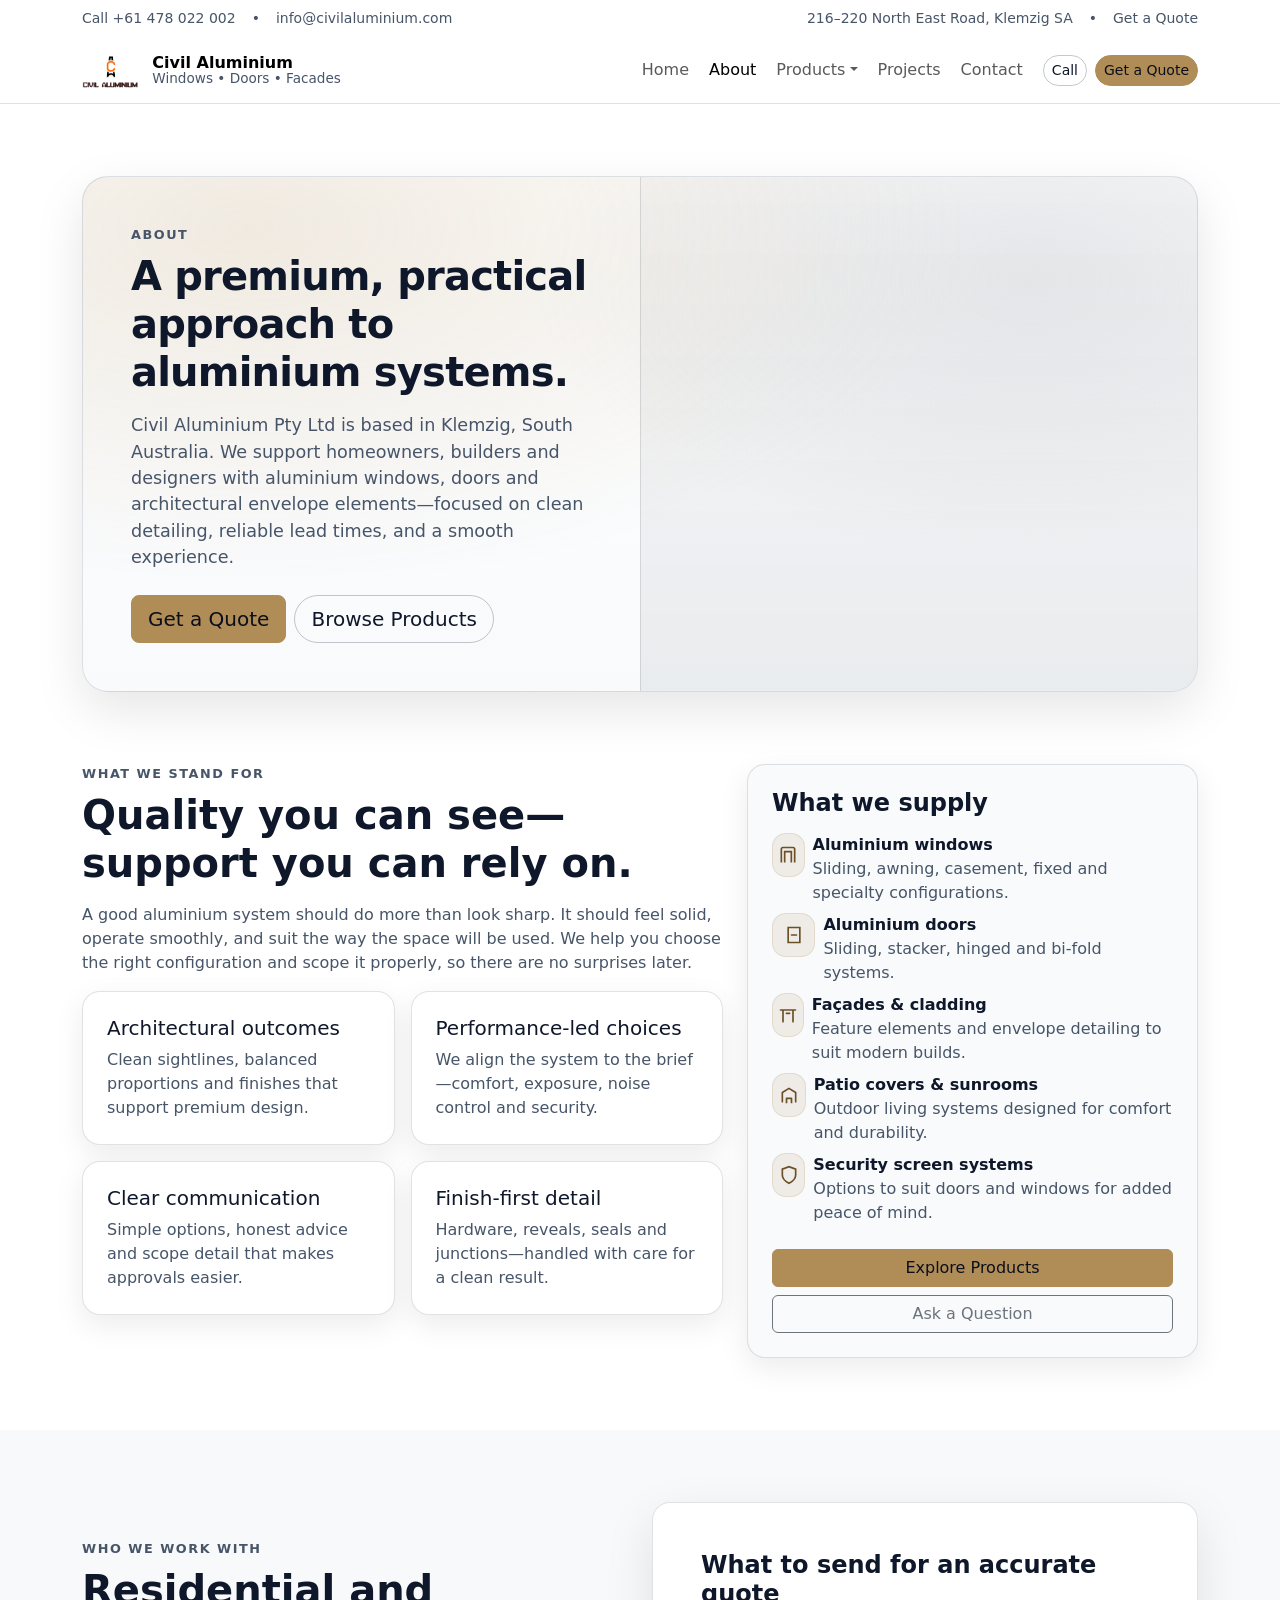
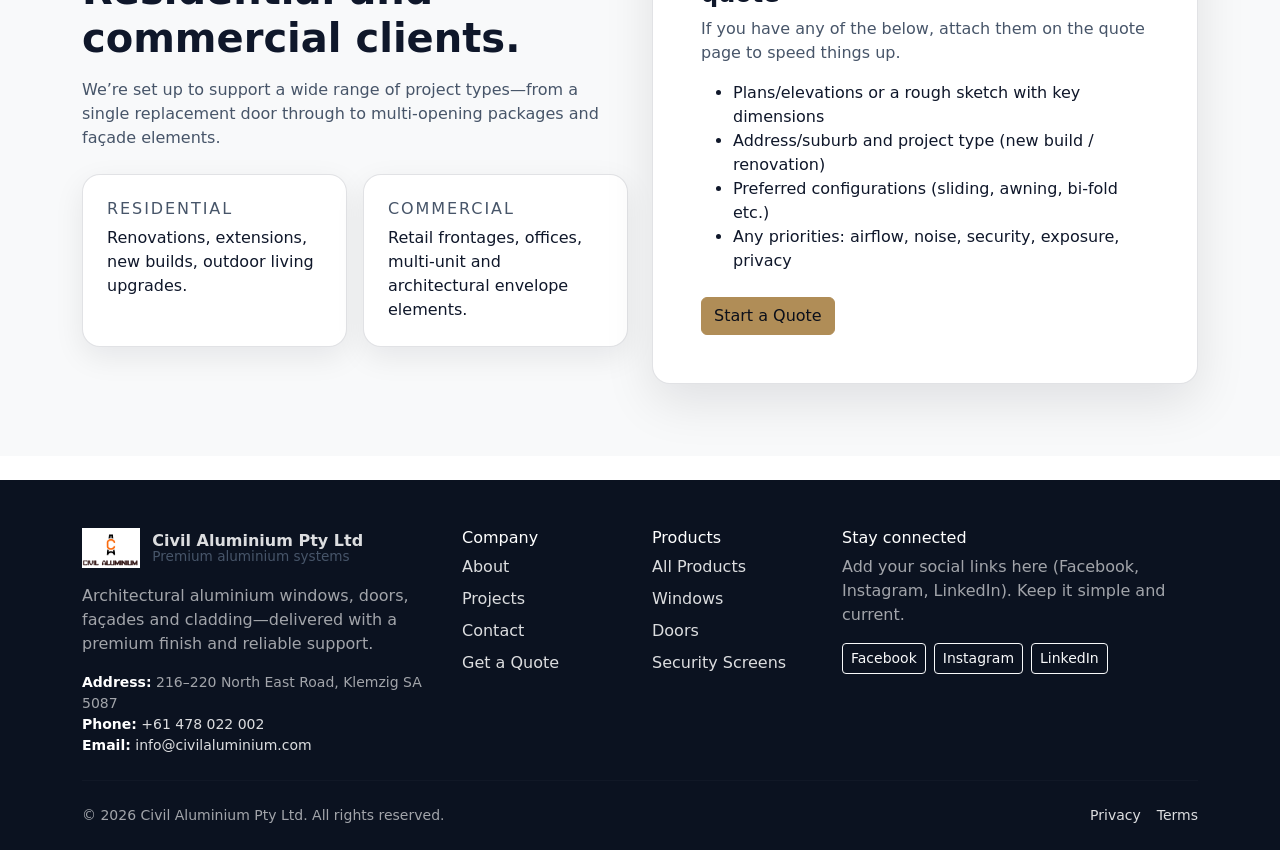
==== about.html @ af56a87b "Template Creation" ====
<!doctype html>
<html lang="en-AU">
<head>
  <meta charset="utf-8">
  <meta name="viewport" content="width=device-width, initial-scale=1">
  <title>About | Civil Aluminium Pty Ltd</title>
  <meta name="description" content="Learn about Civil Aluminium Pty Ltd, a South Australia based supplier of premium aluminium windows, doors, façades, cladding and outdoor living systems.">
  <meta name="theme-color" content="#0b1220">
  <link rel="icon" href="images/logo.png">
  <link href="https://cdn.jsdelivr.net/npm/bootstrap@5.3.3/dist/css/bootstrap.min.css" rel="stylesheet">
  <link href="css/site.css" rel="stylesheet">
  <script type="application/ld+json">
  {
    "@context":"https://schema.org",
    "@type":"AboutPage",
    "name":"About Civil Aluminium Pty Ltd",
    "url":"https://civilaluminium.com/about"
  }
  </script>
</head>
<body>
  <a class="skip-link" href="#main">Skip to content</a>

  <header class="border-bottom bg-white sticky-top">
    <div class="container py-2 d-none d-lg-block">
      <div class="d-flex align-items-center justify-content-between small text-muted-2">
        <div class="d-flex gap-3">
          <a class="text-decoration-none text-muted-2" href="tel:+61478022002">Call +61 478 022 002</a>
          <span aria-hidden="true">•</span>
          <a class="text-decoration-none text-muted-2" href="mailto:info@civilaluminium.com">info@civilaluminium.com</a>
        </div>
        <div class="d-flex gap-3">
          <span>216–220 North East Road, Klemzig SA</span>
          <span aria-hidden="true">•</span>
          <a class="text-decoration-none text-muted-2" href="quote.html">Get a Quote</a>
        </div>
      </div>
    </div>

    <nav class="navbar navbar-expand-lg bg-white" aria-label="Primary">
      <div class="container">
        <a class="navbar-brand brand-lockup" href="index.html">
          <img src="images/logo.png" alt="Civil Aluminium Pty Ltd logo">
          <div class="brand-title d-none d-sm-block">
            <strong>Civil Aluminium</strong>
            <span>Windows • Doors • Facades</span>
          </div>
        </a>

        <button class="navbar-toggler" type="button" data-bs-toggle="offcanvas" data-bs-target="#offcanvasNav" aria-controls="offcanvasNav" aria-label="Open menu">
          <span class="navbar-toggler-icon"></span>
        </button>

        <div class="collapse navbar-collapse">
          <ul class="navbar-nav ms-auto align-items-lg-center gap-lg-1">
            <li class="nav-item"><a class="nav-link" href="index.html">Home</a></li>
            <li class="nav-item"><a class="nav-link active" aria-current="page" href="about.html">About</a></li>
            <li class="nav-item dropdown">
              <a class="nav-link dropdown-toggle" href="products.html" role="button" data-bs-toggle="dropdown" aria-expanded="false">Products</a>
              <ul class="dropdown-menu">
                <li><a class="dropdown-item" href="products.html">All Products</a></li>
                <li><hr class="dropdown-divider"></li>
                <li><a class="dropdown-item" href="products-windows.html">Windows</a></li>
                <li><a class="dropdown-item" href="products-doors.html">Doors</a></li>
              </ul>
            </li>
            <li class="nav-item"><a class="nav-link" href="projects.html">Projects</a></li>
            <li class="nav-item"><a class="nav-link" href="contact.html">Contact</a></li>
            <li class="nav-item ms-lg-2 nav-cta d-flex gap-2">
              <a class="btn btn-sm btn-ghost d-none d-xl-inline-flex" href="tel:+61478022002">Call</a>
              <a class="btn btn-sm btn-accent" href="quote.html">Get a Quote</a>
            </li>
          </ul>
        </div>
      </div>
    </nav>

    <div class="offcanvas offcanvas-end" tabindex="-1" id="offcanvasNav" aria-labelledby="offcanvasNavLabel">
      <div class="offcanvas-header border-bottom">
        <div class="brand-lockup">
          <img src="images/logo.png" alt="Civil Aluminium Pty Ltd logo">
          <div class="brand-title">
            <strong id="offcanvasNavLabel">Civil Aluminium</strong>
            <span>Menu</span>
          </div>
        </div>
        <button type="button" class="btn-close" data-bs-dismiss="offcanvas" aria-label="Close menu"></button>
      </div>
      <div class="offcanvas-body">
        <div class="d-grid gap-2 mb-3">
          <a class="btn btn-accent" href="quote.html">Get a Quote</a>
          <a class="btn btn-outline-secondary" href="products.html">View Products</a>
        </div>
        <ul class="navbar-nav">
          <li class="nav-item"><a class="nav-link" href="index.html">Home</a></li>
          <li class="nav-item"><a class="nav-link" href="about.html">About</a></li>
          <li class="nav-item"><a class="nav-link" href="products.html">Products</a></li>
          <li class="nav-item ps-3"><a class="nav-link" href="products-windows.html">Windows</a></li>
          <li class="nav-item ps-3"><a class="nav-link" href="products-doors.html">Doors</a></li>
          <li class="nav-item"><a class="nav-link" href="projects.html">Projects</a></li>
          <li class="nav-item"><a class="nav-link" href="contact.html">Contact</a></li>
        </ul>
        <hr class="my-4">
        <div class="small text-muted-2">
          <div class="mb-2"><strong>Call:</strong> <a href="tel:+61478022002">+61 478 022 002</a></div>
          <div class="mb-2"><strong>Email:</strong> <a href="mailto:info@civilaluminium.com">info@civilaluminium.com</a></div>
          <div><strong>Visit:</strong> 216–220 North East Road, Klemzig SA 5087</div>
        </div>
      </div>
    </div>
  </header>

  <main id="main">
    <section class="section">
      <div class="container">
        <div class="hero shadow-premium">
          <div class="row g-0 align-items-stretch">
            <div class="col-lg-6 p-4 p-md-5">
              <p class="eyebrow mb-2">About</p>
              <h1 class="display-6 fw-semibold mb-3">A premium, practical approach to aluminium systems.</h1>
              <p class="hero-lead mb-4">Civil Aluminium Pty Ltd is based in Klemzig, South Australia. We support homeowners, builders and designers with aluminium windows, doors and architectural envelope elements—focused on clean detailing, reliable lead times, and a smooth experience.</p>
              <div class="d-flex flex-column flex-sm-row gap-2">
                <a class="btn btn-accent btn-lg" href="quote.html">Get a Quote</a>
                <a class="btn btn-ghost btn-lg" href="products.html">Browse Products</a>
              </div>
            </div>
            <div class="col-lg-6 hero-media" aria-hidden="true"></div>
          </div>
        </div>
      </div>
    </section>

    <section class="section pt-0">
      <div class="container">
        <div class="row g-4">
          <div class="col-lg-7" data-reveal>
            <p class="eyebrow mb-2">What we stand for</p>
            <h2 class="h1 fw-semibold mb-3">Quality you can see—support you can rely on.</h2>
            <p class="text-muted-2 mb-3">A good aluminium system should do more than look sharp. It should feel solid, operate smoothly, and suit the way the space will be used. We help you choose the right configuration and scope it properly, so there are no surprises later.</p>
            <div class="row g-3">
              <div class="col-md-6">
                <div class="surface p-4 shadow-soft h-100">
                  <h3 class="h5 mb-2">Architectural outcomes</h3>
                  <p class="text-muted-2 mb-0">Clean sightlines, balanced proportions and finishes that support premium design.</p>
                </div>
              </div>
              <div class="col-md-6">
                <div class="surface p-4 shadow-soft h-100">
                  <h3 class="h5 mb-2">Performance-led choices</h3>
                  <p class="text-muted-2 mb-0">We align the system to the brief—comfort, exposure, noise control and security.</p>
                </div>
              </div>
              <div class="col-md-6">
                <div class="surface p-4 shadow-soft h-100">
                  <h3 class="h5 mb-2">Clear communication</h3>
                  <p class="text-muted-2 mb-0">Simple options, honest advice and scope detail that makes approvals easier.</p>
                </div>
              </div>
              <div class="col-md-6">
                <div class="surface p-4 shadow-soft h-100">
                  <h3 class="h5 mb-2">Finish-first detail</h3>
                  <p class="text-muted-2 mb-0">Hardware, reveals, seals and junctions—handled with care for a clean result.</p>
                </div>
              </div>
            </div>
          </div>
          <div class="col-lg-5" data-reveal>
            <div class="surface-soft p-4 shadow-soft h-100">
              <h2 class="h4 fw-semibold mb-3">What we supply</h2>
              <ul class="list-unstyled mb-4">
                <li class="d-flex gap-2 mb-2"><span class="icon-badge" aria-hidden="true">
                  <svg width="20" height="20" viewBox="0 0 24 24" fill="none"><path d="M4 21V5a2 2 0 0 1 2-2h12a2 2 0 0 1 2 2v16" stroke="currentColor" stroke-width="2"/><path d="M8 21V8h8v13" stroke="currentColor" stroke-width="2"/></svg>
                </span><div><strong>Aluminium windows</strong><div class="text-muted-2">Sliding, awning, casement, fixed and specialty configurations.</div></div></li>
                <li class="d-flex gap-2 mb-2"><span class="icon-badge" aria-hidden="true">
                  <svg width="20" height="20" viewBox="0 0 24 24" fill="none"><path d="M5 3h14v18H5z" stroke="currentColor" stroke-width="2"/><path d="M9 12h6" stroke="currentColor" stroke-width="2" stroke-linecap="round"/></svg>
                </span><div><strong>Aluminium doors</strong><div class="text-muted-2">Sliding, stacker, hinged and bi-fold systems.</div></div></li>
                <li class="d-flex gap-2 mb-2"><span class="icon-badge" aria-hidden="true">
                  <svg width="20" height="20" viewBox="0 0 24 24" fill="none"><path d="M3 6h18M6 6v14m12-14v14M10 10h4" stroke="currentColor" stroke-width="2" stroke-linecap="round"/></svg>
                </span><div><strong>Façades & cladding</strong><div class="text-muted-2">Feature elements and envelope detailing to suit modern builds.</div></div></li>
                <li class="d-flex gap-2 mb-2"><span class="icon-badge" aria-hidden="true">
                  <svg width="20" height="20" viewBox="0 0 24 24" fill="none"><path d="M4 20V9l8-5 8 5v11" stroke="currentColor" stroke-width="2" stroke-linecap="round" stroke-linejoin="round"/><path d="M9 22v-6h6v6" stroke="currentColor" stroke-width="2" stroke-linejoin="round"/></svg>
                </span><div><strong>Patio covers & sunrooms</strong><div class="text-muted-2">Outdoor living systems designed for comfort and durability.</div></div></li>
                <li class="d-flex gap-2"><span class="icon-badge" aria-hidden="true">
                  <svg width="20" height="20" viewBox="0 0 24 24" fill="none"><path d="M12 22s8-4 8-10V5l-8-3-8 3v7c0 6 8 10 8 10Z" stroke="currentColor" stroke-width="2"/></svg>
                </span><div><strong>Security screen systems</strong><div class="text-muted-2">Options to suit doors and windows for added peace of mind.</div></div></li>
              </ul>
              <div class="d-grid gap-2">
                <a class="btn btn-accent" href="products.html">Explore Products</a>
                <a class="btn btn-outline-secondary" href="contact.html">Ask a Question</a>
              </div>
            </div>
          </div>
        </div>
      </div>
    </section>

    <section class="section bg-light">
      <div class="container">
        <div class="row g-4 align-items-center">
          <div class="col-lg-6" data-reveal>
            <p class="eyebrow mb-2">Who we work with</p>
            <h2 class="h1 fw-semibold mb-3">Residential and commercial clients.</h2>
            <p class="text-muted-2 mb-4">We’re set up to support a wide range of project types—from a single replacement door through to multi-opening packages and façade elements.</p>
            <div class="row g-3">
              <div class="col-sm-6">
                <div class="surface p-4 shadow-soft h-100">
                  <h3 class="h6 text-uppercase text-muted-2 mb-2" style="letter-spacing:.12em;">Residential</h3>
                  <p class="mb-0">Renovations, extensions, new builds, outdoor living upgrades.</p>
                </div>
              </div>
              <div class="col-sm-6">
                <div class="surface p-4 shadow-soft h-100">
                  <h3 class="h6 text-uppercase text-muted-2 mb-2" style="letter-spacing:.12em;">Commercial</h3>
                  <p class="mb-0">Retail frontages, offices, multi-unit and architectural envelope elements.</p>
                </div>
              </div>
            </div>
          </div>
          <div class="col-lg-6" data-reveal>
            <div class="surface shadow-premium p-4 p-md-5">
              <h2 class="h4 fw-semibold mb-2">What to send for an accurate quote</h2>
              <p class="text-muted-2 mb-3">If you have any of the below, attach them on the quote page to speed things up.</p>
              <ul class="mb-4">
                <li>Plans/elevations or a rough sketch with key dimensions</li>
                <li>Address/suburb and project type (new build / renovation)</li>
                <li>Preferred configurations (sliding, awning, bi-fold etc.)</li>
                <li>Any priorities: airflow, noise, security, exposure, privacy</li>
              </ul>
              <a class="btn btn-accent" href="quote.html">Start a Quote</a>
            </div>
          </div>
        </div>
      </div>
    </section>
  </main>

  <div class="mobile-call">
    <a class="btn btn-accent w-100 py-3" href="tel:+61478022002" aria-label="Call Civil Aluminium">Call +61 478 022 002</a>
  </div>

  <footer class="pt-5 pb-4 mt-4">
    <div class="container">
      <div class="row g-4">
        <div class="col-lg-4">
          <div class="brand-lockup mb-3">
            <img src="images/logo.png" alt="Civil Aluminium Pty Ltd logo">
            <div class="brand-title">
              <strong>Civil Aluminium Pty Ltd</strong>
              <span class="footer-muted">Premium aluminium systems</span>
            </div>
          </div>
          <p class="footer-muted mb-3">Architectural aluminium windows, doors, façades and cladding—delivered with a premium finish and reliable support.</p>
          <div class="small footer-muted">
            <div><strong class="text-white">Address:</strong> 216–220 North East Road, Klemzig SA 5087</div>
            <div><strong class="text-white">Phone:</strong> <a href="tel:+61478022002">+61 478 022 002</a></div>
            <div><strong class="text-white">Email:</strong> <a href="mailto:info@civilaluminium.com">info@civilaluminium.com</a></div>
          </div>
        </div>
        <div class="col-6 col-lg-2">
          <h3 class="h6 text-white">Company</h3>
          <ul class="list-unstyled footer-muted">
            <li class="mb-2"><a href="about.html">About</a></li>
            <li class="mb-2"><a href="projects.html">Projects</a></li>
            <li class="mb-2"><a href="contact.html">Contact</a></li>
            <li class="mb-2"><a href="quote.html">Get a Quote</a></li>
          </ul>
        </div>
        <div class="col-6 col-lg-2">
          <h3 class="h6 text-white">Products</h3>
          <ul class="list-unstyled footer-muted">
            <li class="mb-2"><a href="products.html">All Products</a></li>
            <li class="mb-2"><a href="products-windows.html">Windows</a></li>
            <li class="mb-2"><a href="products-doors.html">Doors</a></li>
            <li class="mb-2"><a href="products.html#security">Security Screens</a></li>
          </ul>
        </div>
        <div class="col-lg-4">
          <h3 class="h6 text-white">Stay connected</h3>
          <p class="footer-muted mb-3">Add your social links here (Facebook, Instagram, LinkedIn). Keep it simple and current.</p>
          <div class="d-flex flex-wrap gap-2">
            <a class="btn btn-sm btn-outline-light" href="#" aria-label="Facebook (placeholder)">Facebook</a>
            <a class="btn btn-sm btn-outline-light" href="#" aria-label="Instagram (placeholder)">Instagram</a>
            <a class="btn btn-sm btn-outline-light" href="#" aria-label="LinkedIn (placeholder)">LinkedIn</a>
          </div>
        </div>
      </div>
      <hr class="border-secondary border-opacity-25 my-4">
      <div class="d-flex flex-column flex-md-row gap-2 justify-content-between small footer-muted">
        <div>© <span id="year"></span> Civil Aluminium Pty Ltd. All rights reserved.</div>
        <div class="d-flex gap-3">
          <a href="contact.html">Privacy</a>
          <a href="contact.html">Terms</a>
        </div>
      </div>
    </div>
  </footer>

  <script src="https://cdn.jsdelivr.net/npm/bootstrap@5.3.3/dist/js/bootstrap.bundle.min.js"></script>
  <script src="js/site.js"></script>
  <script>
    document.getElementById("year").textContent = new Date().getFullYear();
  </script>
</body>
</html>
---- css/site.css ----
:root{
  --ca-ink:#0f172a;
  --ca-ink-2:#111827;
  --ca-muted:#475569;
  --ca-surface:#ffffff;
  --ca-surface-2:#f8fafc;
  --ca-border:rgba(15,23,42,.12);
  --ca-shadow:0 18px 50px rgba(2,6,23,.10);
  --ca-shadow-soft:0 10px 30px rgba(2,6,23,.08);
  --ca-accent:#b08d57; /* muted bronze */
  --ca-accent-2:#9ca3af; /* metallic grey */
  --ca-radius:18px;
}

html{scroll-behavior:smooth;}
body{
  font-family:ui-sans-serif,system-ui,-apple-system,"Segoe UI",Roboto,Helvetica,Arial,"Apple Color Emoji","Segoe UI Emoji";
  color:var(--ca-ink);
  background:var(--ca-surface);
}

/* Accessibility */
.skip-link{
  position:absolute;
  left:-999px;
  top:auto;
  width:1px;
  height:1px;
  overflow:hidden;
}
.skip-link:focus{
  left:1rem;
  top:1rem;
  width:auto;
  height:auto;
  padding:.75rem 1rem;
  background:#fff;
  border:1px solid var(--ca-border);
  border-radius:.75rem;
  z-index:9999;
}

/* Global utilities */
.section{padding:4.5rem 0;}
@media (max-width: 575.98px){
  .section{padding:3.25rem 0;}
}
.eyebrow{
  letter-spacing:.12em;
  text-transform:uppercase;
  color:var(--ca-muted);
  font-weight:600;
  font-size:.8rem;
}
.text-muted-2{color:var(--ca-muted) !important;}
.surface{
  background:var(--ca-surface);
  border:1px solid var(--ca-border);
  border-radius:var(--ca-radius);
}
.surface-soft{
  background:var(--ca-surface-2);
  border:1px solid var(--ca-border);
  border-radius:var(--ca-radius);
}
.shadow-premium{box-shadow:var(--ca-shadow);}
.shadow-soft{box-shadow:var(--ca-shadow-soft);}

/* Navbar */
.brand-lockup{
  display:flex;
  align-items:center;
  gap:.75rem;
}
.brand-lockup img{height:40px;width:auto;}
.brand-title{line-height:1.1;}
.brand-title strong{display:block;font-size:1rem;}
.brand-title span{display:block;font-size:.85rem;color:var(--ca-muted);}

.nav-cta .btn{border-radius:999px;}

/* Buttons */
.btn-accent{
  --bs-btn-bg:var(--ca-accent);
  --bs-btn-border-color:var(--ca-accent);
  --bs-btn-hover-bg:#9b7948;
  --bs-btn-hover-border-color:#9b7948;
  --bs-btn-color:#0b0f1a;
  --bs-btn-hover-color:#0b0f1a;
  --bs-btn-focus-shadow-rgb:176,141,87;
}
.btn-ghost{
  --bs-btn-color:var(--ca-ink);
  --bs-btn-border-color:rgba(15,23,42,.24);
  --bs-btn-hover-bg:rgba(15,23,42,.04);
  --bs-btn-hover-border-color:rgba(15,23,42,.32);
  border-radius:999px;
}

/* Hero */
.hero{
  position:relative;
  overflow:hidden;
  border-radius:calc(var(--ca-radius) + 8px);
  border:1px solid var(--ca-border);
  background:
    radial-gradient(1200px 600px at 15% 10%, rgba(176,141,87,.18), transparent 60%),
    radial-gradient(900px 500px at 85% 20%, rgba(156,163,175,.20), transparent 55%),
    linear-gradient(180deg, #ffffff 0%, #f8fafc 100%);
}
.hero-media{
  min-height:340px;
  border-left:1px solid var(--ca-border);
  background:
    linear-gradient(180deg, rgba(2,6,23,.02), rgba(2,6,23,.06)),
    url("../images/hero-architectural.svg");
  background-size:cover;
  background-position:center;
}
@media (max-width: 991.98px){
  .hero-media{min-height:260px;border-left:none;border-top:1px solid var(--ca-border);}
}
.hero h1{
  letter-spacing:-.02em;
}
.hero-lead{
  font-size:1.1rem;
  color:var(--ca-muted);
}

/* Cards */
.card-premium{
  border:1px solid var(--ca-border);
  border-radius:var(--ca-radius);
  box-shadow:var(--ca-shadow-soft);
  overflow:hidden;
}
.card-premium .card-img-top{
  aspect-ratio: 16 / 10;
  object-fit:cover;
}
.icon-badge{
  width:44px;
  height:44px;
  border-radius:14px;
  display:grid;
  place-items:center;
  background:rgba(176,141,87,.12);
  border:1px solid rgba(176,141,87,.20);
  color:#6b4f27;
}

/* Featured stats / trust */
.trust-item{height:100%;}

/* Process */
.step{
  height:100%;
  border:1px solid var(--ca-border);
  border-radius:var(--ca-radius);
  background:#fff;
  padding:1.25rem;
  box-shadow:var(--ca-shadow-soft);
}
.step-number{
  width:34px;
  height:34px;
  border-radius:12px;
  display:grid;
  place-items:center;
  background:rgba(15,23,42,.06);
  font-weight:700;
}

/* Forms */
.form-control, .form-select{
  border-radius:14px;
  border-color:rgba(15,23,42,.18);
}
.form-control:focus, .form-select:focus{
  border-color:rgba(176,141,87,.55);
  box-shadow:0 0 0 .25rem rgba(176,141,87,.18);
}

/* Footer */
footer{
  background:#0b1220;
  color:rgba(255,255,255,.86);
}
footer a{color:rgba(255,255,255,.86); text-decoration:none;}
footer a:hover{color:#fff; text-decoration:underline;}
.footer-muted{color:rgba(255,255,255,.62);}

/* Mobile sticky call button */
.mobile-call{
  position:fixed;
  left:12px;
  right:12px;
  bottom:12px;
  z-index:1040;
}
@media (min-width: 768px){
  .mobile-call{display:none;}
}
.mobile-call .btn{
  border-radius:999px;
  box-shadow:var(--ca-shadow);
}

/* Subtle reveal animations (optional) */
@media (prefers-reduced-motion: no-preference){
  [data-reveal]{
    opacity:0;
    transform:translateY(10px);
    transition:opacity .6s ease, transform .6s ease;
  }
  [data-reveal].is-visible{
    opacity:1;
    transform:none;
  }
}
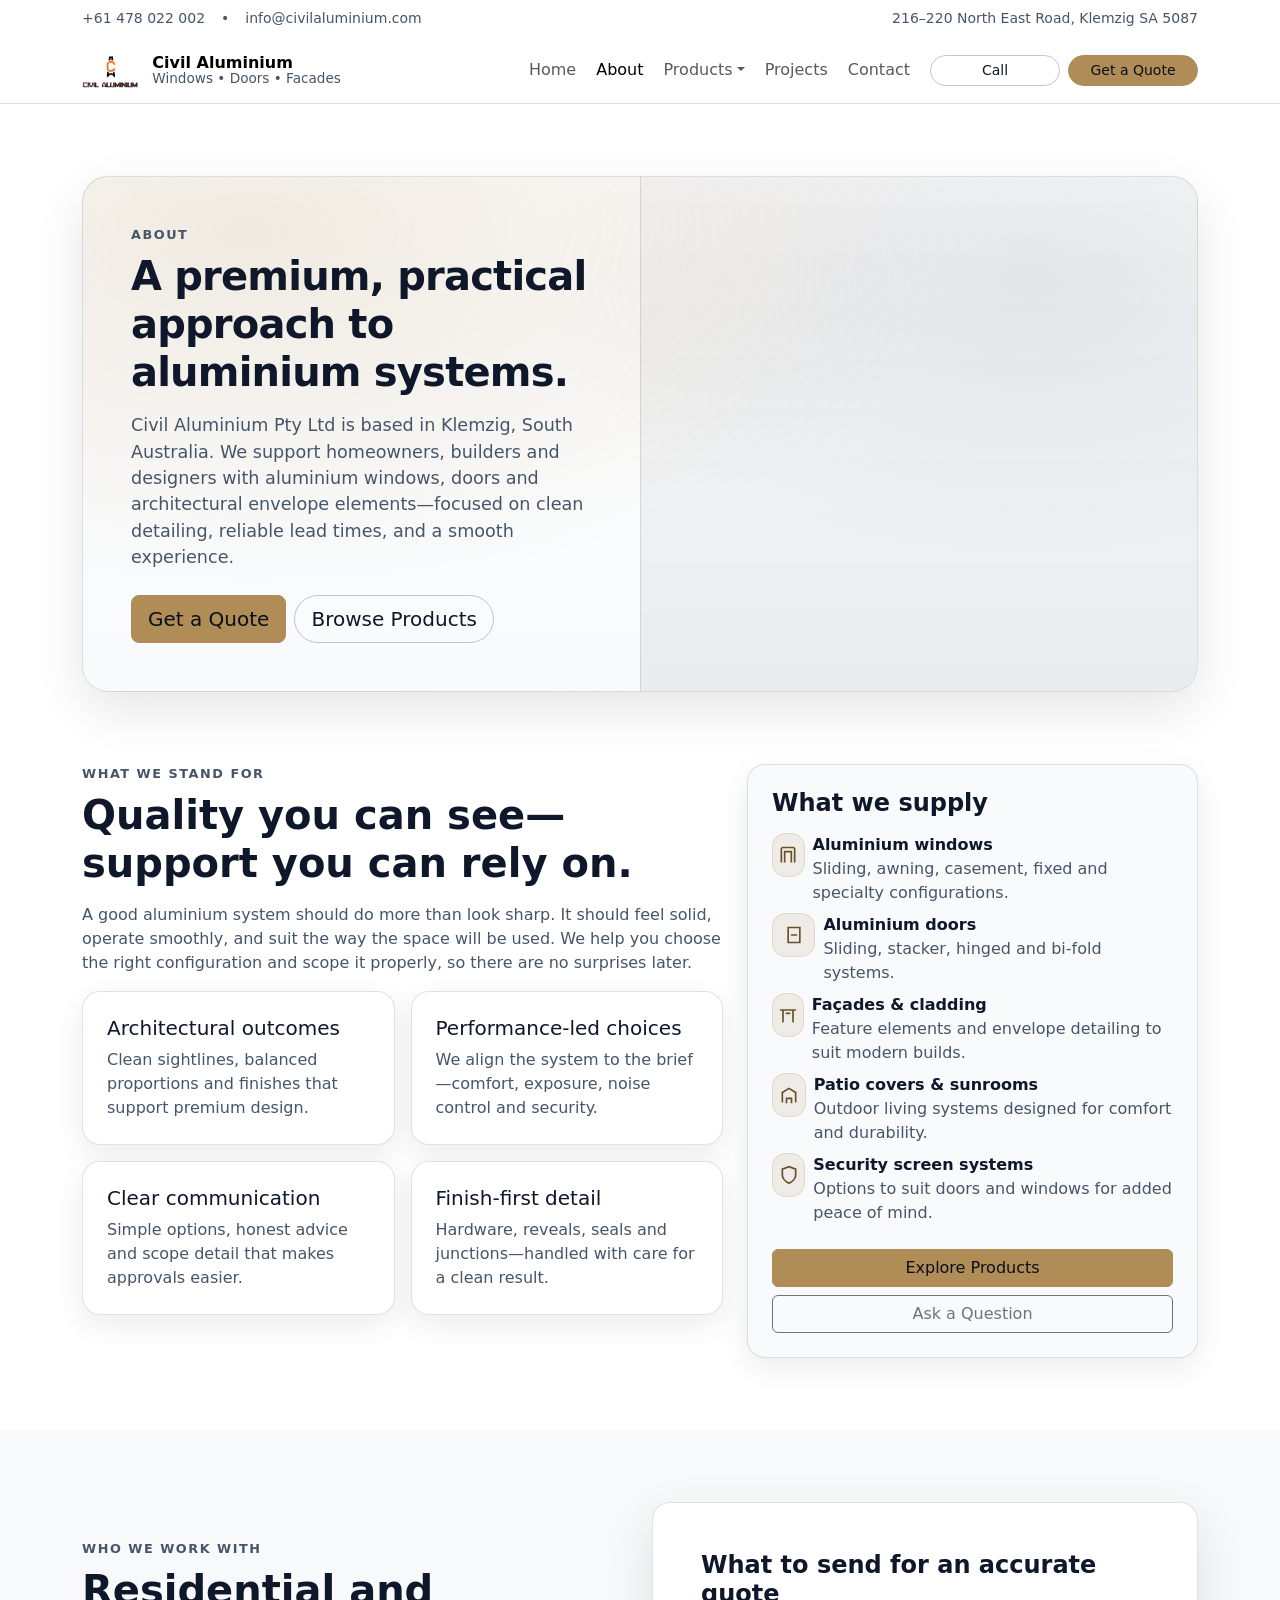
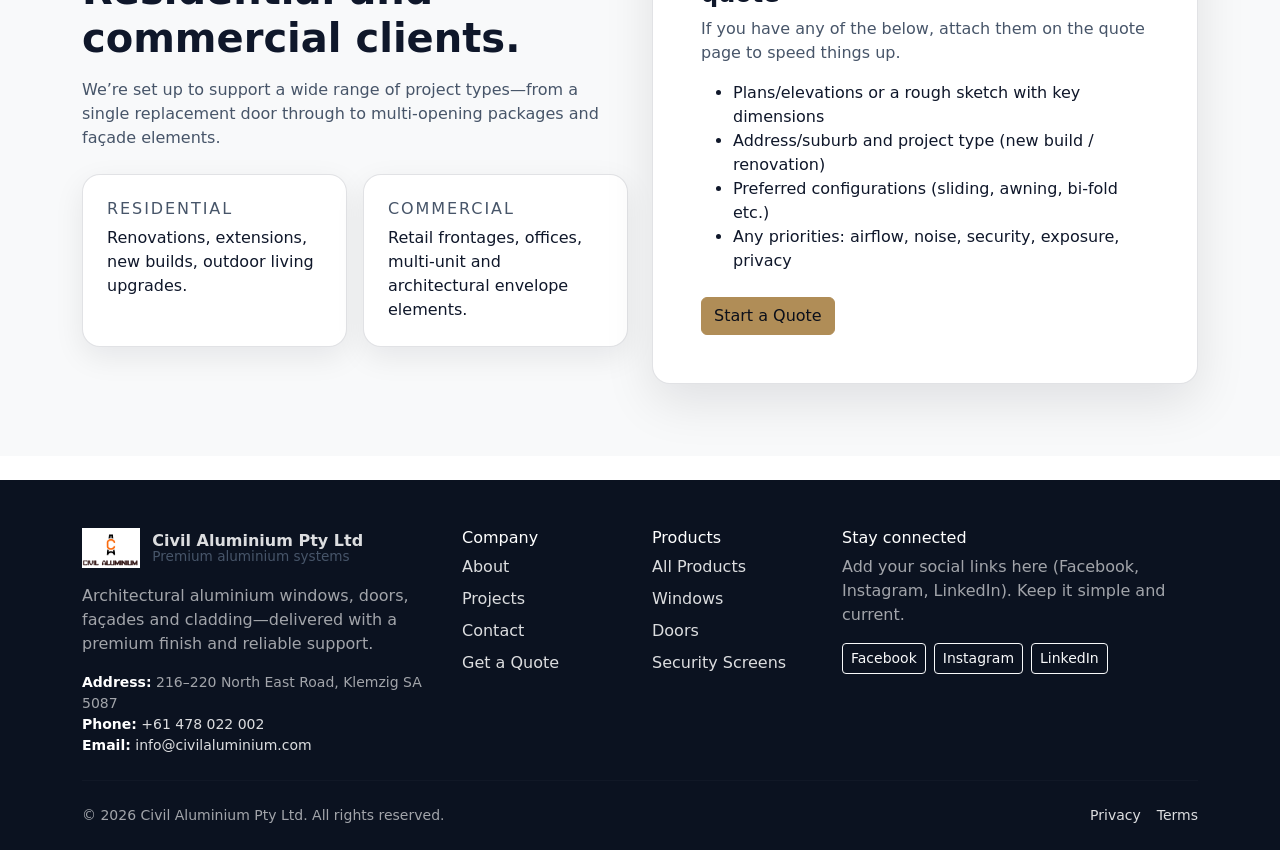
==== commit d068ae50: "Tool Bar CSS update" ====
--- a/about.html
+++ b/about.html
@@ -23,16 +23,14 @@
 
   <header class="border-bottom bg-white sticky-top">
     <div class="container py-2 d-none d-lg-block">
-      <div class="d-flex align-items-center justify-content-between small text-muted-2">
-        <div class="d-flex gap-3">
-          <a class="text-decoration-none text-muted-2" href="tel:+61478022002">Call +61 478 022 002</a>
+      <div class="d-flex align-items-center justify-content-between">
+        <div class="d-flex align-items-center gap-3 small text-muted-2">
+          <a class="text-decoration-none text-muted-2" href="tel:+61478022002">+61 478 022 002</a>
           <span aria-hidden="true">•</span>
           <a class="text-decoration-none text-muted-2" href="mailto:info@civilaluminium.com">info@civilaluminium.com</a>
         </div>
-        <div class="d-flex gap-3">
-          <span>216–220 North East Road, Klemzig SA</span>
-          <span aria-hidden="true">•</span>
-          <a class="text-decoration-none text-muted-2" href="quote.html">Get a Quote</a>
+        <div class="small text-muted-2">
+          216–220 North East Road, Klemzig SA 5087
         </div>
       </div>
     </div>
@@ -302,4 +300,3 @@
   </script>
 </body>
 </html>
-
--- a/css/site.css
+++ b/css/site.css
@@ -79,6 +79,34 @@
 
 .nav-cta .btn{border-radius:999px;}
 
+/* Make nav CTAs visually consistent */
+.nav-cta .btn{
+  min-width: 130px;
+  display:inline-flex;
+  align-items:center;
+  justify-content:center;
+  white-space:nowrap;
+}
+@media (max-width: 1199.98px){
+  .nav-cta .btn{min-width: 118px;}
+}
+
+/* Breadcrumb styling (avoid default bright blue) */
+.breadcrumb{
+  --bs-breadcrumb-divider-color: rgba(15,23,42,.35);
+}
+.breadcrumb a{
+  color: var(--ca-muted);
+  text-decoration: none;
+}
+.breadcrumb a:hover{
+  color: var(--ca-ink);
+  text-decoration: underline;
+}
+.breadcrumb-item.active{
+  color: var(--ca-ink);
+}
+
 /* Buttons */
 .btn-accent{
   --bs-btn-bg:var(--ca-accent);
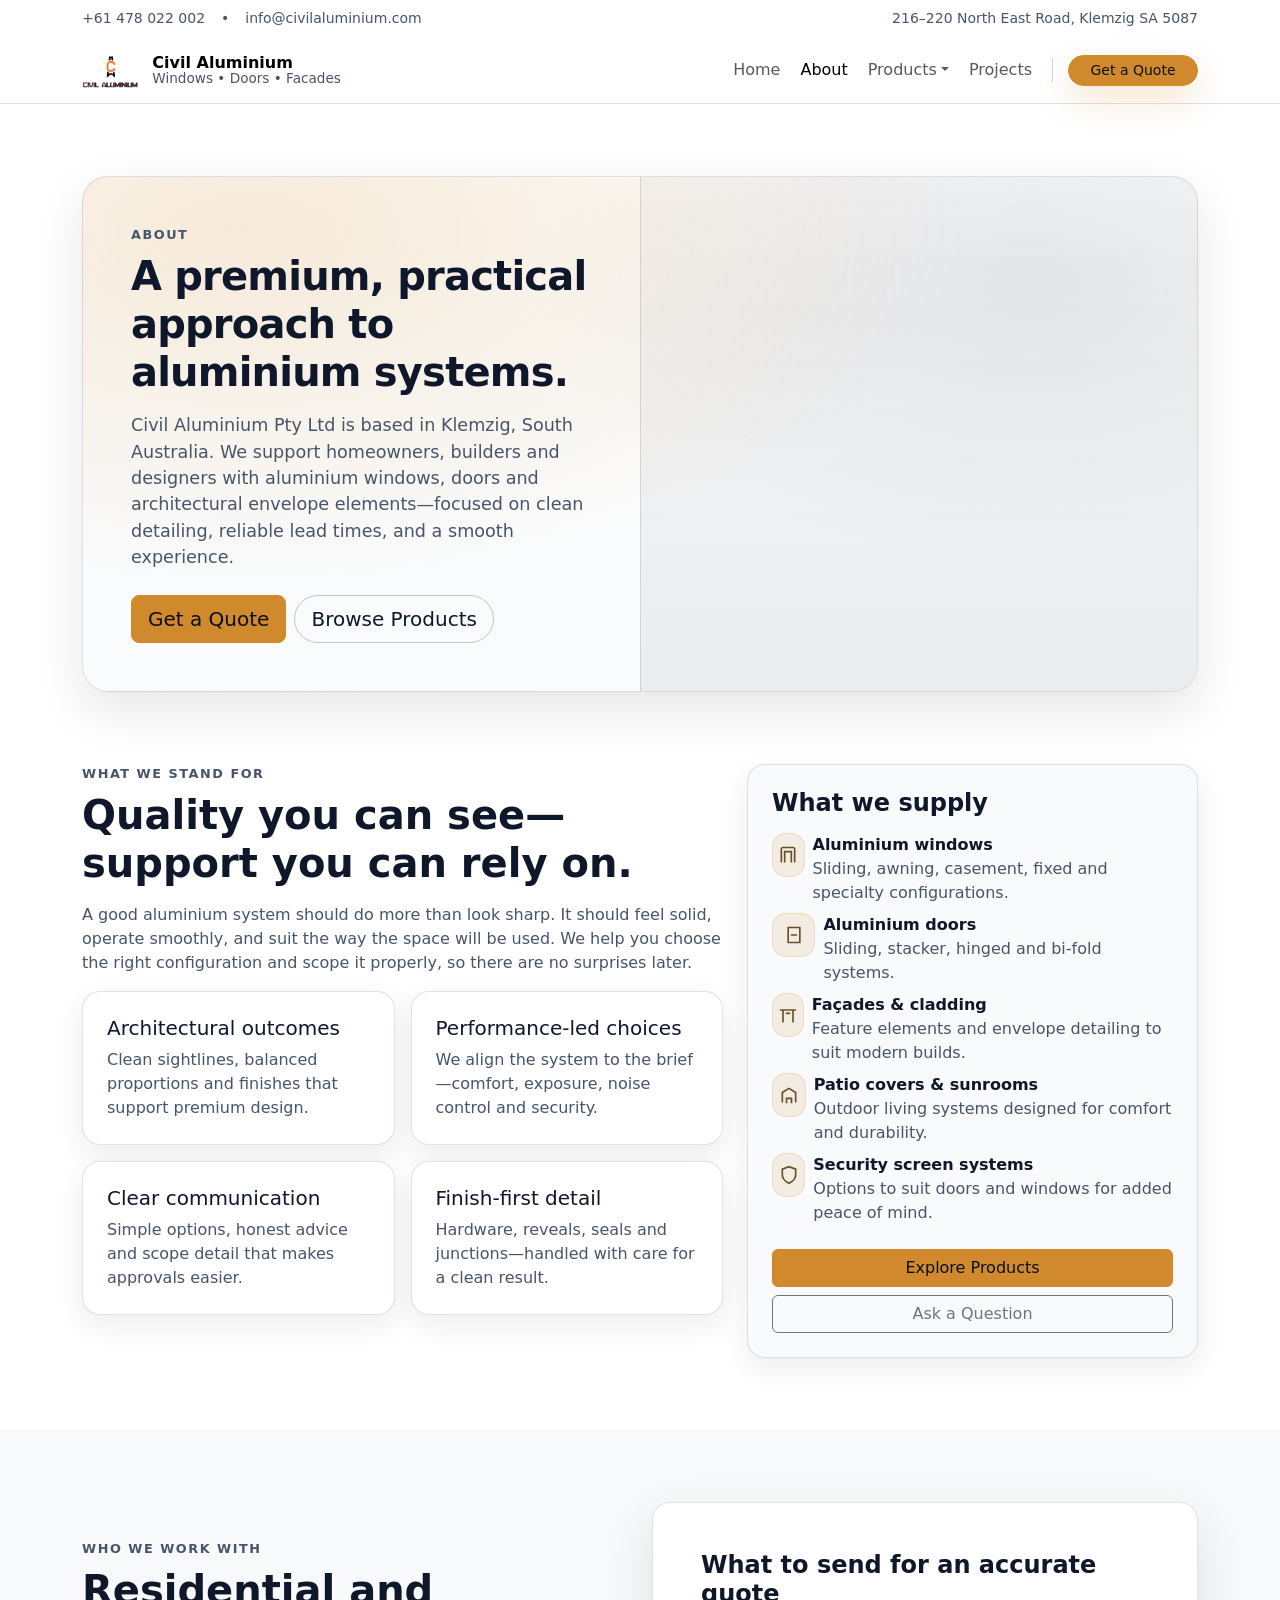
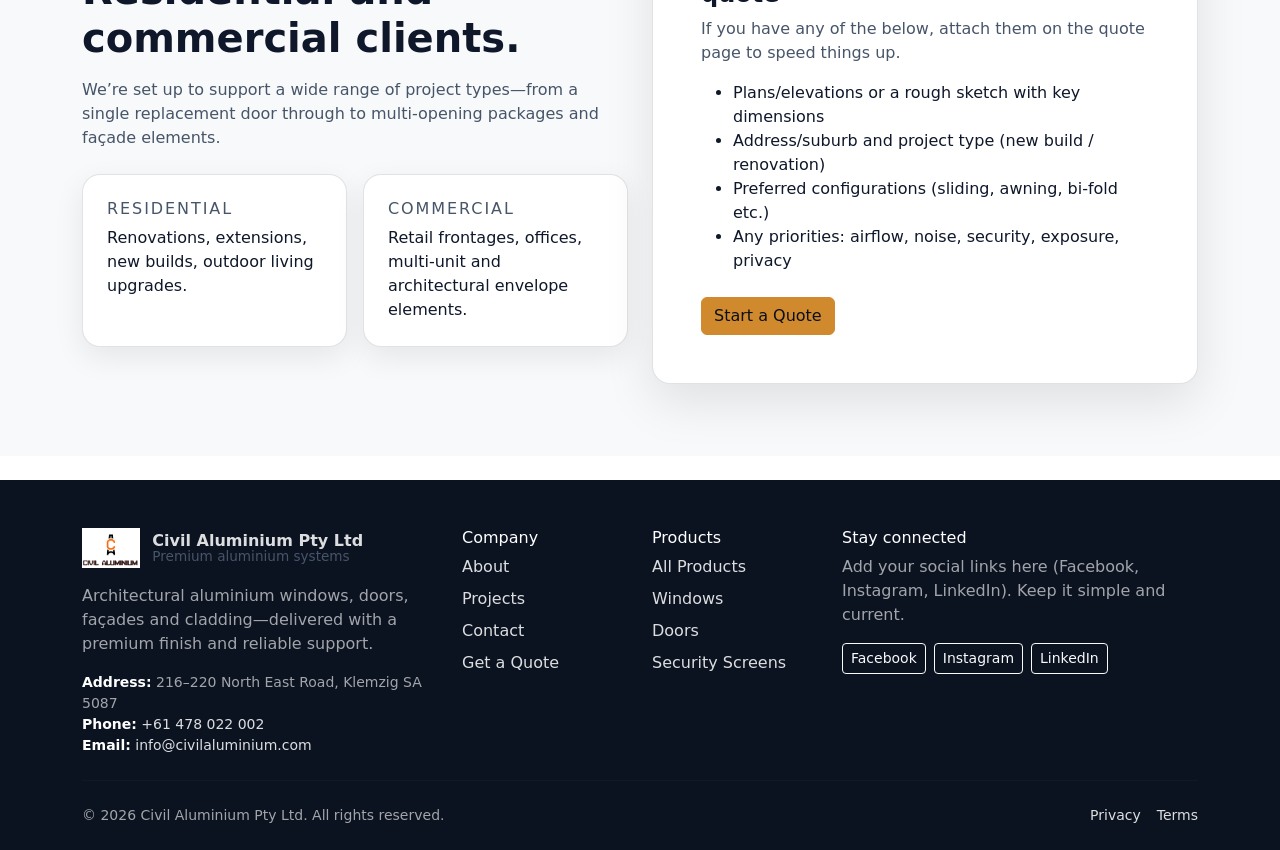
==== commit 18e73964: "Push phone update to drop down tab" ====
--- a/about.html
+++ b/about.html
@@ -63,10 +63,8 @@
               </ul>
             </li>
             <li class="nav-item"><a class="nav-link" href="projects.html">Projects</a></li>
-            <li class="nav-item"><a class="nav-link" href="contact.html">Contact</a></li>
-            <li class="nav-item ms-lg-2 nav-cta d-flex gap-2">
-              <a class="btn btn-sm btn-ghost d-none d-xl-inline-flex" href="tel:+61478022002">Call</a>
-              <a class="btn btn-sm btn-accent" href="quote.html">Get a Quote</a>
+            <li class="nav-item ms-lg-2 nav-cta d-flex">
+              <a class="btn btn-sm btn-accent btn-quote" href="quote.html">Get a Quote</a>
             </li>
           </ul>
         </div>
@@ -92,9 +90,19 @@
         <ul class="navbar-nav">
           <li class="nav-item"><a class="nav-link" href="index.html">Home</a></li>
           <li class="nav-item"><a class="nav-link" href="about.html">About</a></li>
-          <li class="nav-item"><a class="nav-link" href="products.html">Products</a></li>
-          <li class="nav-item ps-3"><a class="nav-link" href="products-windows.html">Windows</a></li>
-          <li class="nav-item ps-3"><a class="nav-link" href="products-doors.html">Doors</a></li>
+          <li class="nav-item">
+            <button class="nav-link offcanvas-accordion-toggle" type="button" data-bs-toggle="collapse" data-bs-target="#offcanvasProducts" aria-expanded="false" aria-controls="offcanvasProducts">
+              <span>Products</span>
+              <span class="offcanvas-chevron" aria-hidden="true"></span>
+            </button>
+            <div class="collapse" id="offcanvasProducts">
+              <ul class="navbar-nav ms-2">
+                <li class="nav-item"><a class="nav-link ps-3" href="products.html" data-bs-dismiss="offcanvas">All Products</a></li>
+                <li class="nav-item"><a class="nav-link ps-3" href="products-windows.html" data-bs-dismiss="offcanvas">Windows</a></li>
+                <li class="nav-item"><a class="nav-link ps-3" href="products-doors.html" data-bs-dismiss="offcanvas">Doors</a></li>
+              </ul>
+            </div>
+          </li>
           <li class="nav-item"><a class="nav-link" href="projects.html">Projects</a></li>
           <li class="nav-item"><a class="nav-link" href="contact.html">Contact</a></li>
         </ul>
--- a/css/site.css
+++ b/css/site.css
@@ -7,7 +7,8 @@
   --ca-border:rgba(15,23,42,.12);
   --ca-shadow:0 18px 50px rgba(2,6,23,.10);
   --ca-shadow-soft:0 10px 30px rgba(2,6,23,.08);
-  --ca-accent:#b08d57; /* muted bronze */
+  --ca-accent:#d08a2d; /* logo-matched orange/bronze */
+  --ca-accent-hover:#b87420;
   --ca-accent-2:#9ca3af; /* metallic grey */
   --ca-radius:18px;
 }
@@ -53,6 +54,11 @@
   font-size:.8rem;
 }
 .text-muted-2{color:var(--ca-muted) !important;}
+.text-muted-2 a{
+  color:inherit;
+  text-decoration:none;
+}
+.text-muted-2 a:hover{ text-decoration:underline; }
 .surface{
   background:var(--ca-surface);
   border:1px solid var(--ca-border);
@@ -91,6 +97,25 @@
   .nav-cta .btn{min-width: 118px;}
 }
 
+/* Desktop separator before primary CTA */
+@media (min-width: 992px){
+  .navbar .nav-cta{
+    position:relative;
+    margin-left:.75rem;
+    padding-left:1rem;
+  }
+  .navbar .nav-cta::before{
+    content:"";
+    position:absolute;
+    left:0;
+    top:50%;
+    transform:translateY(-50%);
+    width:1px;
+    height:24px;
+    background:rgba(15,23,42,.18);
+  }
+}
+
 /* Breadcrumb styling (avoid default bright blue) */
 .breadcrumb{
   --bs-breadcrumb-divider-color: rgba(15,23,42,.35);
@@ -105,17 +130,59 @@
 }
 .breadcrumb-item.active{
   color: var(--ca-ink);
+}
+
+/* Offcanvas nav: expandable Products section */
+.offcanvas-accordion-toggle{
+  width:100%;
+  border:0;
+  background:transparent;
+  padding:.5rem 0;
+  text-align:left;
+  display:flex;
+  align-items:center;
+  justify-content:space-between;
+  gap:.75rem;
+}
+.offcanvas-accordion-toggle:focus-visible{
+  outline:2px solid rgba(208,138,45,.45);
+  outline-offset:3px;
+  border-radius:.5rem;
+}
+.offcanvas-chevron{
+  width:10px;
+  height:10px;
+  border-right:2px solid currentColor;
+  border-bottom:2px solid currentColor;
+  transform:rotate(45deg);
+  transition:transform .18s ease;
+  opacity:.7;
+}
+.offcanvas-accordion-toggle[aria-expanded="true"] .offcanvas-chevron{
+  transform:rotate(-135deg);
 }
 
 /* Buttons */
 .btn-accent{
   --bs-btn-bg:var(--ca-accent);
   --bs-btn-border-color:var(--ca-accent);
-  --bs-btn-hover-bg:#9b7948;
-  --bs-btn-hover-border-color:#9b7948;
+  --bs-btn-hover-bg:var(--ca-accent-hover);
+  --bs-btn-hover-border-color:var(--ca-accent-hover);
   --bs-btn-color:#0b0f1a;
   --bs-btn-hover-color:#0b0f1a;
-  --bs-btn-focus-shadow-rgb:176,141,87;
+  --bs-btn-focus-shadow-rgb:208,138,45;
+}
+.btn-quote{
+  box-shadow: 0 14px 34px rgba(208,138,45,.22);
+}
+@media (prefers-reduced-motion: no-preference){
+  .btn-quote{
+    transition: transform .15s ease, box-shadow .15s ease;
+  }
+  .btn-quote:hover{
+    transform: translateY(-1px);
+    box-shadow: 0 18px 44px rgba(208,138,45,.28);
+  }
 }
 .btn-ghost{
   --bs-btn-color:var(--ca-ink);
@@ -132,7 +199,7 @@
   border-radius:calc(var(--ca-radius) + 8px);
   border:1px solid var(--ca-border);
   background:
-    radial-gradient(1200px 600px at 15% 10%, rgba(176,141,87,.18), transparent 60%),
+    radial-gradient(1200px 600px at 15% 10%, rgba(208,138,45,.18), transparent 60%),
     radial-gradient(900px 500px at 85% 20%, rgba(156,163,175,.20), transparent 55%),
     linear-gradient(180deg, #ffffff 0%, #f8fafc 100%);
 }
@@ -173,8 +240,8 @@
   border-radius:14px;
   display:grid;
   place-items:center;
-  background:rgba(176,141,87,.12);
-  border:1px solid rgba(176,141,87,.20);
+  background:rgba(208,138,45,.12);
+  border:1px solid rgba(208,138,45,.20);
   color:#6b4f27;
 }
 
@@ -206,9 +273,85 @@
   border-color:rgba(15,23,42,.18);
 }
 .form-control:focus, .form-select:focus{
-  border-color:rgba(176,141,87,.55);
-  box-shadow:0 0 0 .25rem rgba(176,141,87,.18);
-}
+  border-color:rgba(208,138,45,.55);
+  box-shadow:0 0 0 .25rem rgba(208,138,45,.18);
+}
+
+/* Quote page form actions */
+.quote-actions{
+  display:flex;
+  flex-wrap:wrap;
+  gap:.75rem;
+  align-items:center;
+}
+.quote-actions .btn{
+  border-radius:999px;
+  padding-left:1.25rem;
+  padding-right:1.25rem;
+}
+@media (max-width: 575.98px){
+  .quote-actions .btn{width:100%;}
+}
+.quote-meta{
+  display:flex;
+  flex-wrap:wrap;
+  gap:.35rem;
+  align-items:center;
+}
+.quote-email{
+  color:var(--ca-accent) !important;
+  font-weight:600;
+  text-decoration:none;
+}
+.quote-email:hover{ text-decoration:underline; }
+.quote-secondary{
+  color:var(--ca-muted);
+  text-decoration:underline;
+  text-underline-offset:.18em;
+}
+.quote-secondary:hover{ color:var(--ca-ink); }
+
+/* Contact page form actions */
+.contact-actions{
+  display:flex;
+  flex-wrap:wrap;
+  gap:.75rem;
+  align-items:center;
+}
+.contact-actions .btn{
+  border-radius:999px;
+  padding-left:1.25rem;
+  padding-right:1.25rem;
+}
+@media (max-width: 575.98px){
+  .contact-actions .btn{width:100%;}
+}
+.contact-meta{
+  display:flex;
+  flex-wrap:wrap;
+  gap:.35rem;
+  align-items:center;
+}
+.contact-secondary{
+  color:var(--ca-muted);
+  text-decoration:underline;
+  text-underline-offset:.18em;
+}
+.contact-secondary:hover{ color:var(--ca-ink); }
+.contact-phone{
+  color:var(--ca-ink);
+  text-decoration:none;
+  font-weight:600;
+}
+.contact-phone:hover{ text-decoration:underline; }
+
+/* Generic secondary CTA link */
+.cta-secondary{
+  color:var(--ca-muted);
+  text-decoration:underline;
+  text-underline-offset:.18em;
+}
+.cta-secondary:hover{ color:var(--ca-ink); }
 
 /* Footer */
 footer{
@@ -221,12 +364,14 @@
 
 /* Mobile sticky call button */
 .mobile-call{
+  display:none; /* hidden on phone by default (was taking too much space) */
   position:fixed;
   left:12px;
   right:12px;
   bottom:12px;
   z-index:1040;
 }
+.mobile-call.is-enabled{display:block;}
 @media (min-width: 768px){
   .mobile-call{display:none;}
 }
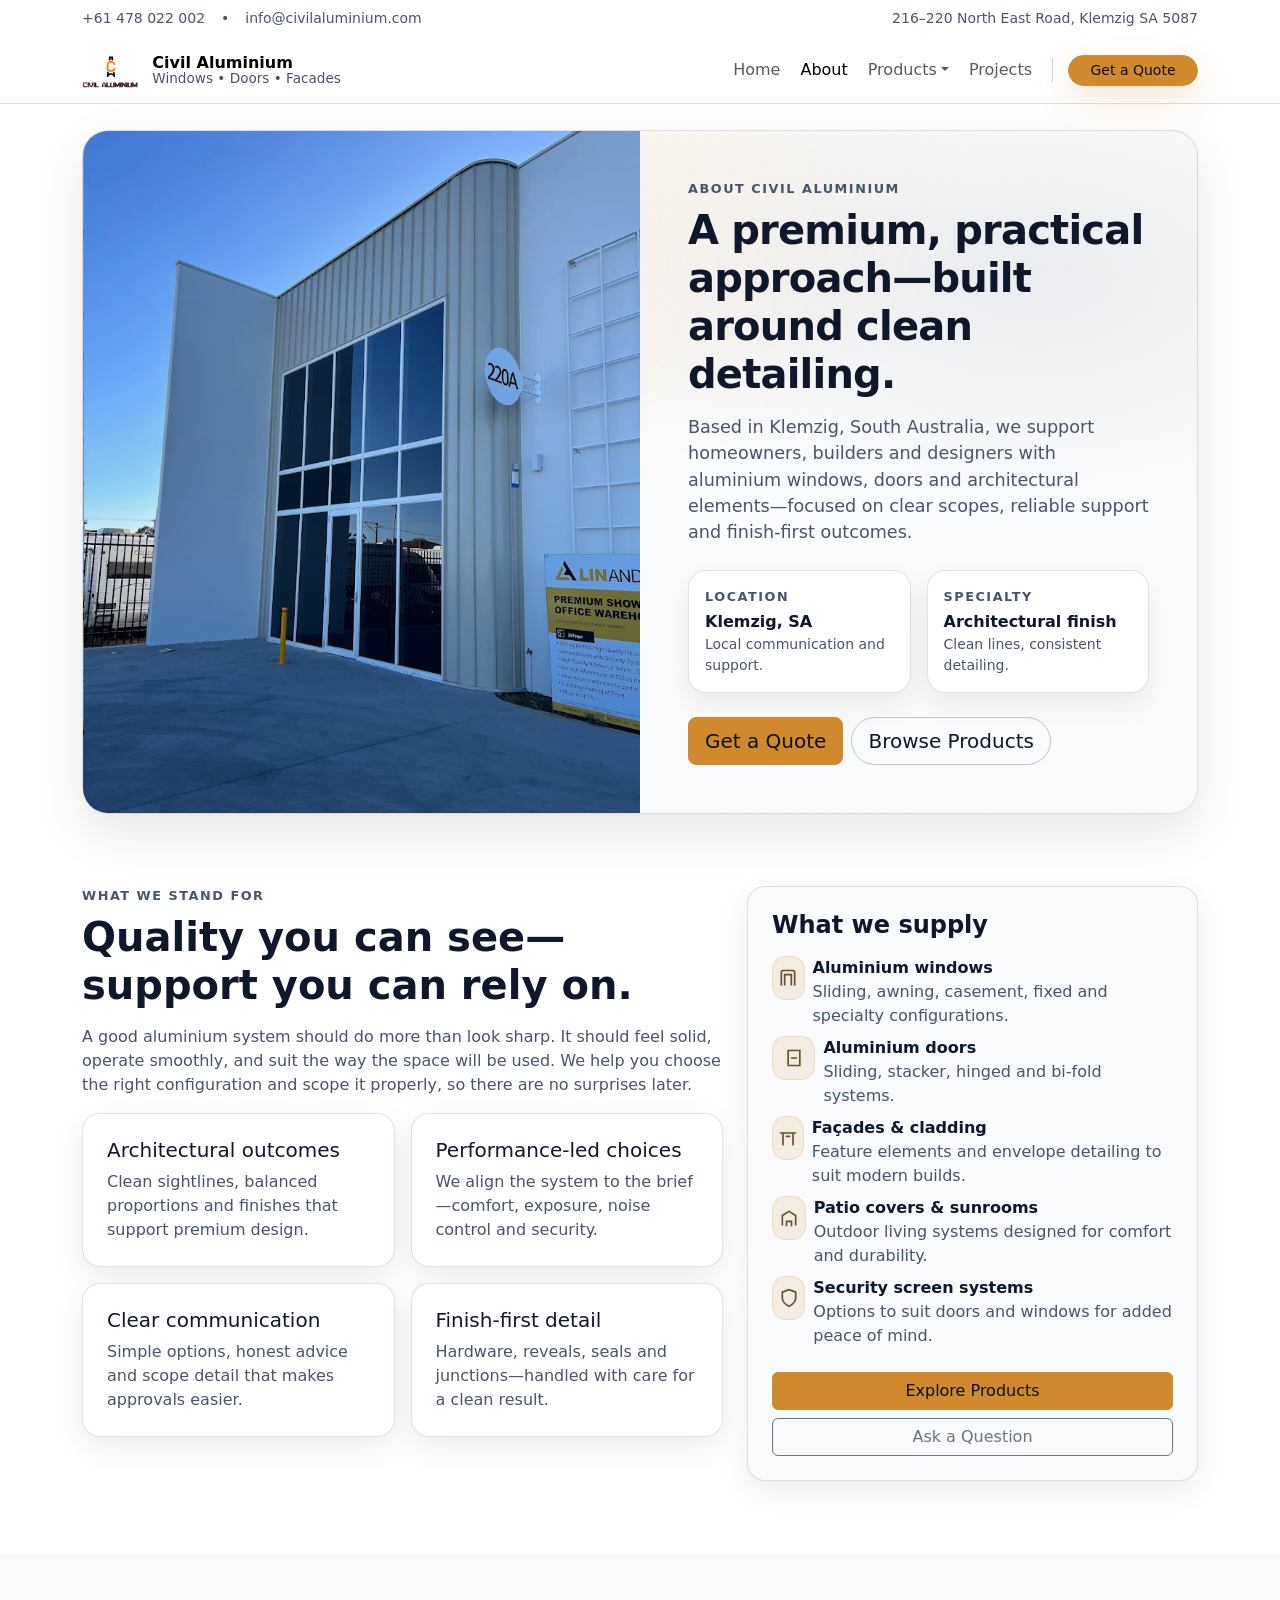
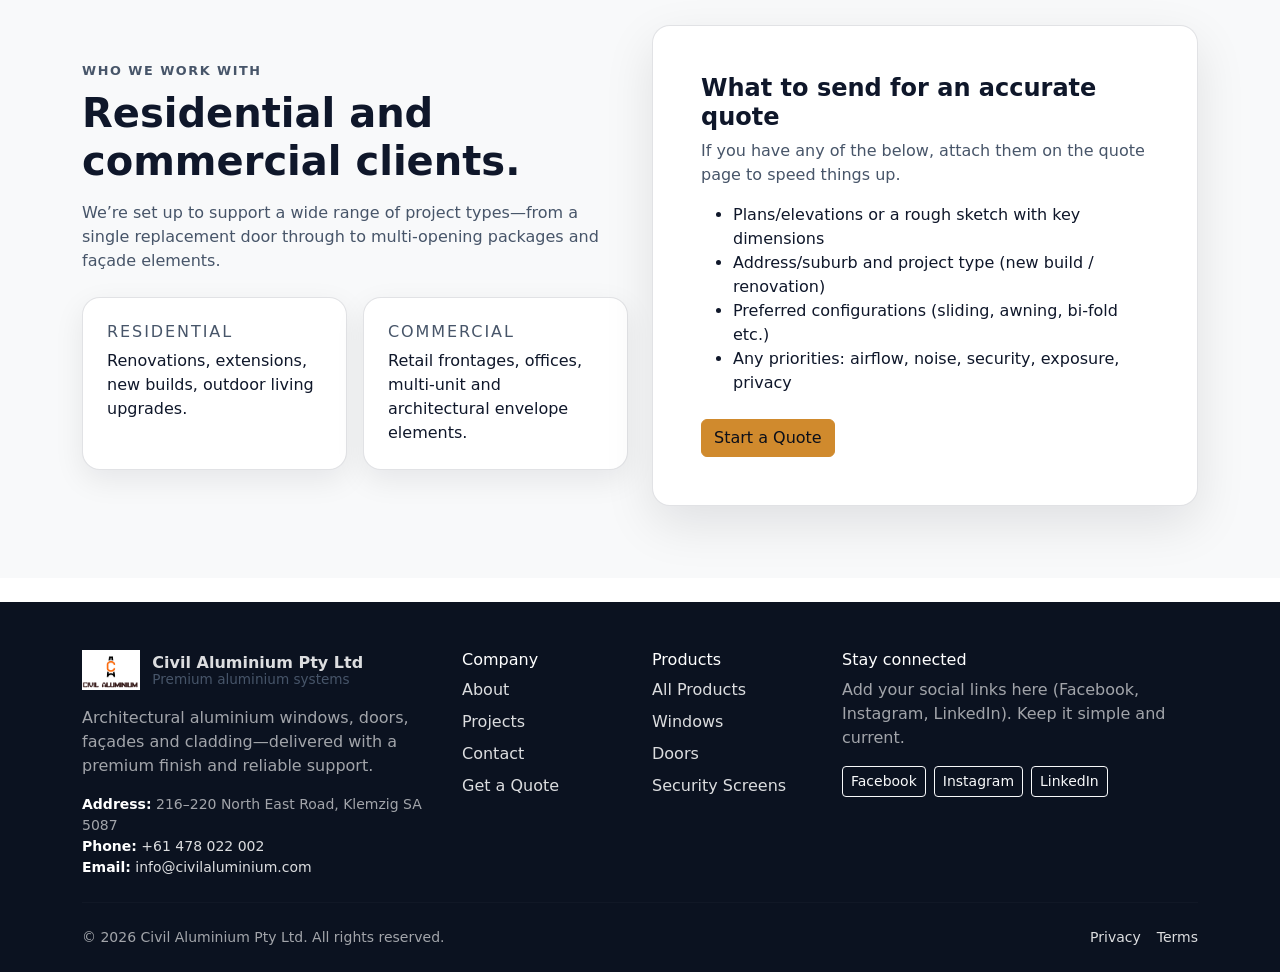
==== commit 6f633d20: "Update hero and product page" ====
--- a/about.html
+++ b/about.html
@@ -121,16 +121,34 @@
       <div class="container">
         <div class="hero shadow-premium">
           <div class="row g-0 align-items-stretch">
+            <div class="col-lg-6 hero-media hero-media--about" aria-hidden="true"></div>
             <div class="col-lg-6 p-4 p-md-5">
-              <p class="eyebrow mb-2">About</p>
-              <h1 class="display-6 fw-semibold mb-3">A premium, practical approach to aluminium systems.</h1>
-              <p class="hero-lead mb-4">Civil Aluminium Pty Ltd is based in Klemzig, South Australia. We support homeowners, builders and designers with aluminium windows, doors and architectural envelope elements—focused on clean detailing, reliable lead times, and a smooth experience.</p>
+              <p class="eyebrow mb-2">About Civil Aluminium</p>
+              <h1 class="display-6 fw-semibold mb-3">A premium, practical approach—built around clean detailing.</h1>
+              <p class="hero-lead mb-4">Based in Klemzig, South Australia, we support homeowners, builders and designers with aluminium windows, doors and architectural elements—focused on clear scopes, reliable support and finish-first outcomes.</p>
+
+              <div class="row g-3 mb-4">
+                <div class="col-sm-6">
+                  <div class="surface p-3 shadow-soft h-100">
+                    <div class="eyebrow mb-1">Location</div>
+                    <div class="fw-semibold">Klemzig, SA</div>
+                    <div class="small text-muted-2">Local communication and support.</div>
+                  </div>
+                </div>
+                <div class="col-sm-6">
+                  <div class="surface p-3 shadow-soft h-100">
+                    <div class="eyebrow mb-1">Specialty</div>
+                    <div class="fw-semibold">Architectural finish</div>
+                    <div class="small text-muted-2">Clean lines, consistent detailing.</div>
+                  </div>
+                </div>
+              </div>
+
               <div class="d-flex flex-column flex-sm-row gap-2">
                 <a class="btn btn-accent btn-lg" href="quote.html">Get a Quote</a>
                 <a class="btn btn-ghost btn-lg" href="products.html">Browse Products</a>
               </div>
             </div>
-            <div class="col-lg-6 hero-media" aria-hidden="true"></div>
           </div>
         </div>
       </div>
--- a/css/site.css
+++ b/css/site.css
@@ -46,6 +46,11 @@
 @media (max-width: 575.98px){
   .section{padding:3.25rem 0;}
 }
+/* Reduce initial top gap under sticky header */
+main > .section:first-of-type{padding-top:1.6rem;}
+@media (max-width: 575.98px){
+  main > .section:first-of-type{padding-top:1.25rem;}
+}
 .eyebrow{
   letter-spacing:.12em;
   text-transform:uppercase;
@@ -162,6 +167,18 @@
   transform:rotate(-135deg);
 }
 
+/* Sticky sidebar (e.g. Projects filters) */
+@media (min-width: 992px){
+  .sidebar-sticky{
+    position:sticky;
+    top:6.75rem; /* below sticky header */
+  }
+  .sidebar-sticky .sidebar-panel{
+    max-height:calc(100vh - 7.5rem);
+    overflow:auto;
+  }
+}
+
 /* Buttons */
 .btn-accent{
   --bs-btn-bg:var(--ca-accent);
@@ -208,9 +225,12 @@
   border-left:1px solid var(--ca-border);
   background:
     linear-gradient(180deg, rgba(2,6,23,.02), rgba(2,6,23,.06)),
-    url("../images/hero-architectural.svg");
+    url("../images/hero.webp");
   background-size:cover;
   background-position:center;
+}
+.hero-media--about{
+  background-position: 70% 35%;
 }
 @media (max-width: 991.98px){
   .hero-media{min-height:260px;border-left:none;border-top:1px solid var(--ca-border);}
